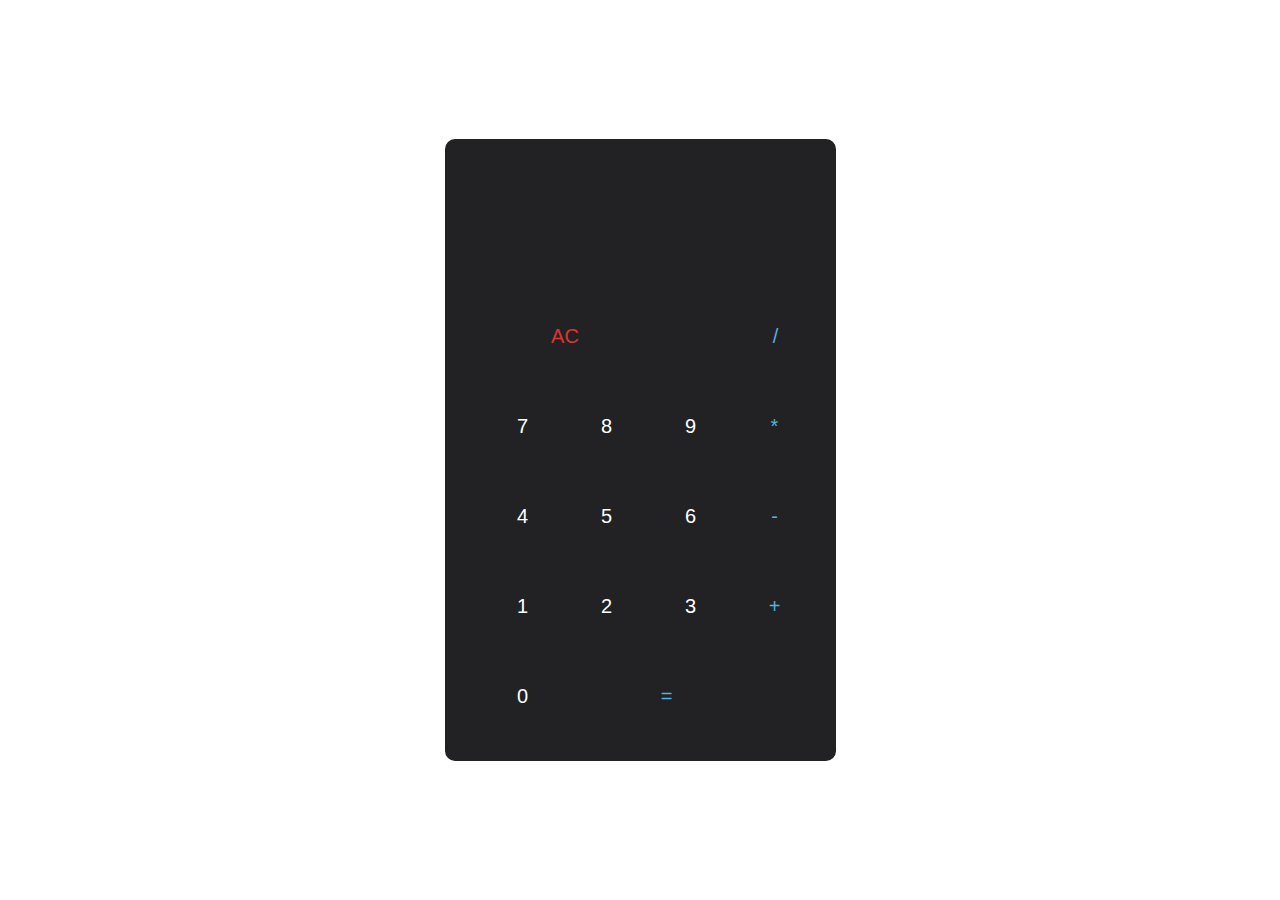
==== Calculatrice v2/index.html @ 4eee670d "seconde calculatrice responsive et fonctionnel" ====
<!DOCTYPE html>
<html lang="en">
<head>
    <meta charset="UTF-8">
    <meta name="viewport" content="width=device-width, initial-scale=1.0">
    <link rel="stylesheet" href="style.css">
    <title>Document</title>
</head>
<body>
    
    <div class="container">
        <div class="calculator">
            <form>
                <div class="display">
                    <input type="text" name="display">
                </div>
                <div>
                    <input type="button" class="bouton AC" value="AC" onclick="display.value= ''">
                    <input type="button" class="bouton" value+=".">
                    <input type="button" class="bouton division" value="/" onclick="display.value+= '/'" >
                </div>
                <div>
                    <input type="button" class="bouton" value="7" onclick="display.value+= '7'">
                    <input type="button"  class="bouton" value="8" onclick="display.value+= '8'">
                    <input type="button" class="bouton" value="9" onclick="display.value+= '9'">
                    <input type="button" class="bouton mult" value="*" onclick="display.value+= '*'">
                </div>
                <div>
                    <input type="button"  class="bouton" value="4" onclick="display.value+= '4'">
                    <input type="button" class="bouton" value="5" onclick="display.value+= '5'">
                    <input type="button" class="bouton" value="6" onclick="display.value+= '6'">
                    <input type="button" class="bouton moins"  value="-" onclick="display.value += '-'">
                </div>
                <div>
                    <input type="button" class="bouton" value="1" onclick="display.value+= '1'">
                    <input type="button" class="bouton" value="2" onclick="display.value+= '2'">
                    <input type="button" class="bouton" value="3" onclick="display.value+= '3'">
                    <input type="button" class="bouton plus" value="+" onclick="display.value+= '+'">
                </div>
                <div>
    
                    <input type="button" class="bouton"  value="0" onclick="display.value+= '0'">
                    <input type="button" class="egal"  value="=" onclick="display.value = eval(display.value)">
                </div>
            </form>
        </div>
    </div>






    <script src="script.js"></script>
</body>
</html>
---- Calculatrice v2/style.css ----
body{
    margin: 0;
    padding: 0;
    box-sizing: border-box;
}

.container{
    width: 100%;
    height: 100vh;
    display: flex;
    justify-content: center;
    align-items: center;
}

.calculator {
    background-color: #222225;
    padding: 20px ;
    border-radius: 10px;
}

form{
    margin-left: 2vh;
}

.calculator form input{
    border: 0;
    outline: 0;
    width: 80px;
    height: 90px;
    background-color: #222225;
    color: white;
    font-size: 20px;
}

.calculator form input:active{
   background-color: #2986BE;
   opacity: 0.5;
}

form .display{
    display: flex;
    justify-content: flex-end;
    margin: 20px 0;
}

form.display input{
    text-align: right;
    flex: 1;
    font-size: 45px;
    font-weight: bold;
}

form input.egal{
    width: 200px;
    color: #57B0DC;
}

form input.plus{
    color: #57B0DC;
}

form input.moins{
    color: #57B0DC;
}

form input.mult{
    color: #57B0DC;
}

form input.barre{
    color: #57B0DC;
}

form input.division{
    color: #57B0DC;
}

form input.delete{
    color: #D93830;
    width: 85px;
}

form input.AC{
    color: #D93830;
    width: 165px;
}
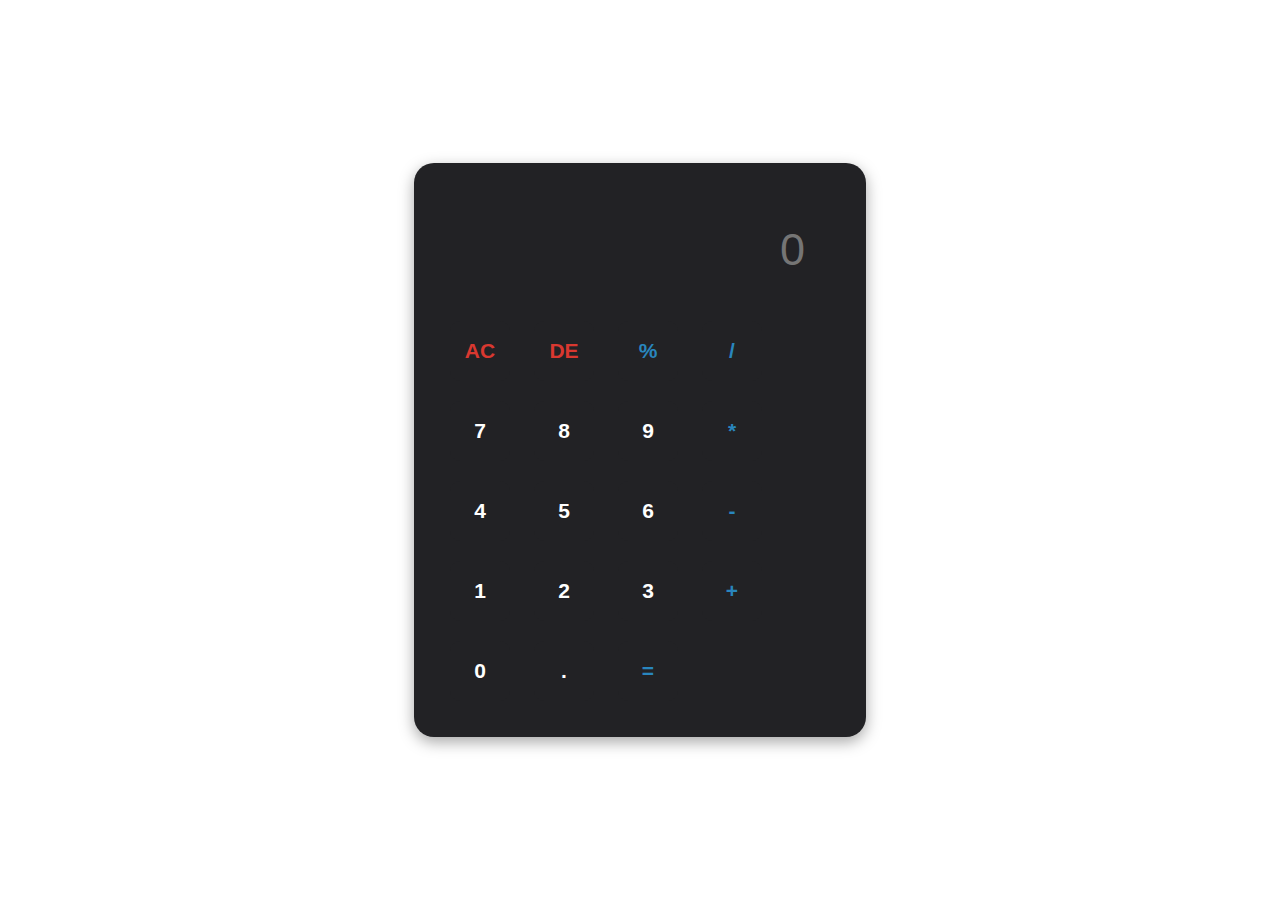
==== commit 5996a2d8: "troiseme calculatrice fonctionnel" ====
--- a/Calculatrice v2/index.html
+++ b/Calculatrice v2/index.html
@@ -8,41 +8,31 @@
 </head>
 <body>
     
-    <div class="container">
         <div class="calculator">
-            <form>
-                <div class="display">
-                    <input type="text" name="display">
+           <div class="content">
+            <input type="text" placeholder="0" readonly id="screen">
+            <div>
+                <button class="delete">AC</button> <button class="delete">DE</button> <button class="main" >%</button>
+                <button class="main" >/</button>
+            </div>
+            <div>
+                <button>7</button> <button>8</button> <button>9</button>
+                <button class="main" >*</button>
+                <div>
+                    <button>4</button> <button>5</button> <button>6</button>
+                    <button class="main" >-</button>
+                    <div>
+                        <button>1</button> <button>2</button> <button>3</button>
+                        <button class="main" >+</button>
+                        <div>
+                            <button>0
+                            </button>
+                            <button>.</button>
+                            <button class="main">=</button>
+                        </div>
+                    </div>
                 </div>
-                <div>
-                    <input type="button" class="bouton AC" value="AC" onclick="display.value= ''">
-                    <input type="button" class="bouton" value+=".">
-                    <input type="button" class="bouton division" value="/" onclick="display.value+= '/'" >
-                </div>
-                <div>
-                    <input type="button" class="bouton" value="7" onclick="display.value+= '7'">
-                    <input type="button"  class="bouton" value="8" onclick="display.value+= '8'">
-                    <input type="button" class="bouton" value="9" onclick="display.value+= '9'">
-                    <input type="button" class="bouton mult" value="*" onclick="display.value+= '*'">
-                </div>
-                <div>
-                    <input type="button"  class="bouton" value="4" onclick="display.value+= '4'">
-                    <input type="button" class="bouton" value="5" onclick="display.value+= '5'">
-                    <input type="button" class="bouton" value="6" onclick="display.value+= '6'">
-                    <input type="button" class="bouton moins"  value="-" onclick="display.value += '-'">
-                </div>
-                <div>
-                    <input type="button" class="bouton" value="1" onclick="display.value+= '1'">
-                    <input type="button" class="bouton" value="2" onclick="display.value+= '2'">
-                    <input type="button" class="bouton" value="3" onclick="display.value+= '3'">
-                    <input type="button" class="bouton plus" value="+" onclick="display.value+= '+'">
-                </div>
-                <div>
-    
-                    <input type="button" class="bouton"  value="0" onclick="display.value+= '0'">
-                    <input type="button" class="egal"  value="=" onclick="display.value = eval(display.value)">
-                </div>
-            </form>
+           </div> 
         </div>
     </div>
 
--- a/Calculatrice v2/style.css
+++ b/Calculatrice v2/style.css
@@ -1,88 +1,62 @@
 
-
-body{
+*{
+    padding: 0;
     margin: 0;
-    padding: 0;
-    box-sizing: border-box;
+    box-sizing: border box;
 }
 
-.container{
+.calculator{
+    height: 100vh;
     width: 100%;
-    height: 100vh;
     display: flex;
     justify-content: center;
     align-items: center;
 }
 
-.calculator {
+.content{
     background-color: #222225;
-    padding: 20px ;
-    border-radius: 10px;
+    padding: 26px;
+    border-radius: 20px;
+    box-shadow: rgba(0, 0, 0, 0.35) 0px 5px 15px;
 }
 
-form{
-    margin-left: 2vh;
+input{
+    width: 330px;
+    padding: 25px;
+    margin: 10px;
+    background: transparent;
+    border: none;
+    outline: none;
+    font-size: 45px;
+    text-align: right;
+    color: white;
 }
 
-.calculator form input{
-    border: 0;
-    outline: 0;
-    width: 80px;
-    height: 90px;
-    background-color: #222225;
+button{
+    border: none;
+    outline: none;
+    width: 60px;
+    height: 60px;
+    border-radius: 10px;
+    background: #222225;
+    font-size: 21px;
+    font-weight: 600;
     color: white;
-    font-size: 20px;
+    margin: 10px;
+    cursor: pointer;
 }
 
-.calculator form input:active{
-   background-color: #2986BE;
-   opacity: 0.5;
+.main{
+    color: #2986BE;
 }
 
-form .display{
-    display: flex;
-    justify-content: flex-end;
-    margin: 20px 0;
+.delete{
+    color: #D93830;
 }
 
-form.display input{
-    text-align: right;
-    flex: 1;
-    font-size: 45px;
-    font-weight: bold;
+button:active{
+    background-color: #5D6062;
 }
-
-form input.egal{
-    width: 200px;
-    color: #57B0DC;
-}
-
-form input.plus{
-    color: #57B0DC;
-}
-
-form input.moins{
-    color: #57B0DC;
-}
-
-form input.mult{
-    color: #57B0DC;
-}
-
-form input.barre{
-    color: #57B0DC;
-}
-
-form input.division{
-    color: #57B0DC;
-}
-
-form input.delete{
-    color: #D93830;
-    width: 85px;
-}
-
-form input.AC{
-    color: #D93830;
-    width: 165px;
-}+/* 2986BE
+222225
+#D93830 */